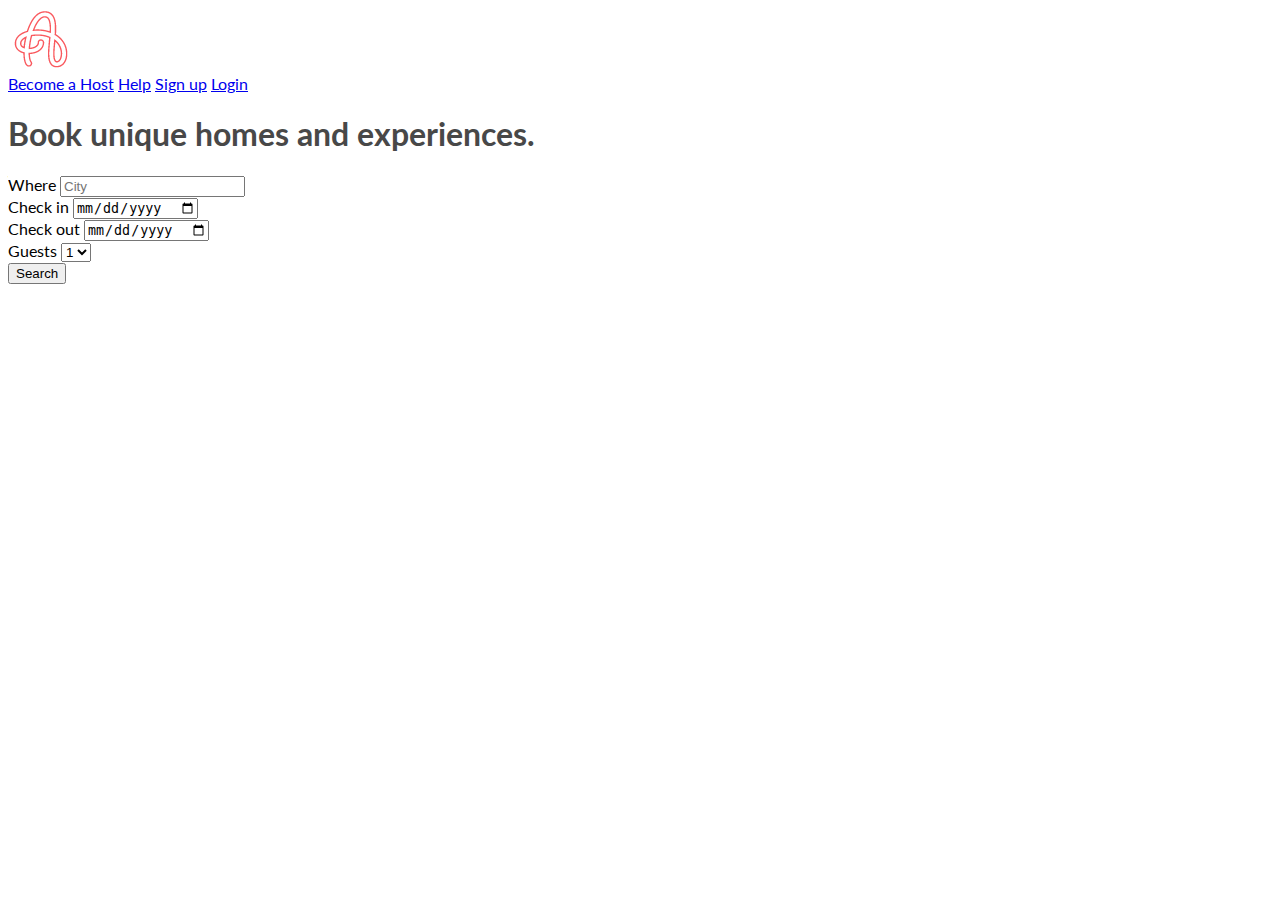
==== airbnb/index.html @ 1405e03a "chore(WIP): create header" ====
<!DOCTYPE html>
<html lang="en">
<head>
  <meta charset="UTF-8">
  <meta name="viewport" content="width=device-width, initial-scale=1.0">
  <meta http-equiv="X-UA-Compatible" content="ie=edge">
  <title>AirCSSGrid.com</title>
  <link rel="stylesheet" href="https://necolas.github.io/normalize.css/8.0.0/normalize.css">
  <link href="https://fonts.googleapis.com/css?family=Lato:400,700,900" rel="stylesheet">
  <link rel="stylesheet" href="https://use.fontawesome.com/releases/v5.6.1/css/all.css">
  <link rel="stylesheet" href="css/styles.css">
</head>
<body>
<div class="hero">
  <header class="header">
    <div class="logo">
      <img src="img/logo.png" alt="Logo">
    </div>
    <nav class="main-nav">
      <a href="#">Become a Host</a>
      <a href="#">Help</a>
      <a href="#">Sign up</a>
      <a href="#">Login</a>
    </nav>
  </header>
  <div class="container search-form-container">
    <div class="search-form">
      <h1>Book unique homes and experiences.</h1>
      <form action="#">
        <div class="field">
          <label for="where">Where</label>
          <input type="text" id="where" placeholder="City">
        </div>

        <div class="field dates">
          <div class="date">
            <label for="checkin">Check in</label>
            <input type="date" id="checkin">
          </div>
          <div class="date">
            <label for="checkout">Check out</label>
            <input type="date" id="checkout">
          </div>
        </div>
        <div class="field">
          <label for="guests">Guests</label>
          <select name="guests" id="guests">
            <option value="1">1</option>
            <option value="2">2</option>
            <option value="3">3</option>
            <option value="4">4</option>
          </select>
        </div>
        <div class="submit">
          <input type="submit" class="submitBtn" value="Search">
        </div>
      </form>
    </div>
  </div>
</div>

<script src="js/scripts.js"></script>
</body>
</html>
---- airbnb/css/styles.css ----
:root {
    --mainFont:  'Lato', sans-serif; 
    --primary: rgb(255, 90, 95);
    --dark: #484848;
    --light: #ffffff;
}
html {
    box-sizing: border-box;
}
*, *:before, *:after {
    box-sizing: inherit;
}

body {
    font-family: var(--mainFont);
}
h1 {
    font-weight: 700;
    font-size: 2rem;
    color: var(--dark);
}
h2 {
    font-size: 2rem;
}
h3 {
    font-size: 1.8rem;
}
img {
    max-width: 100%;
}
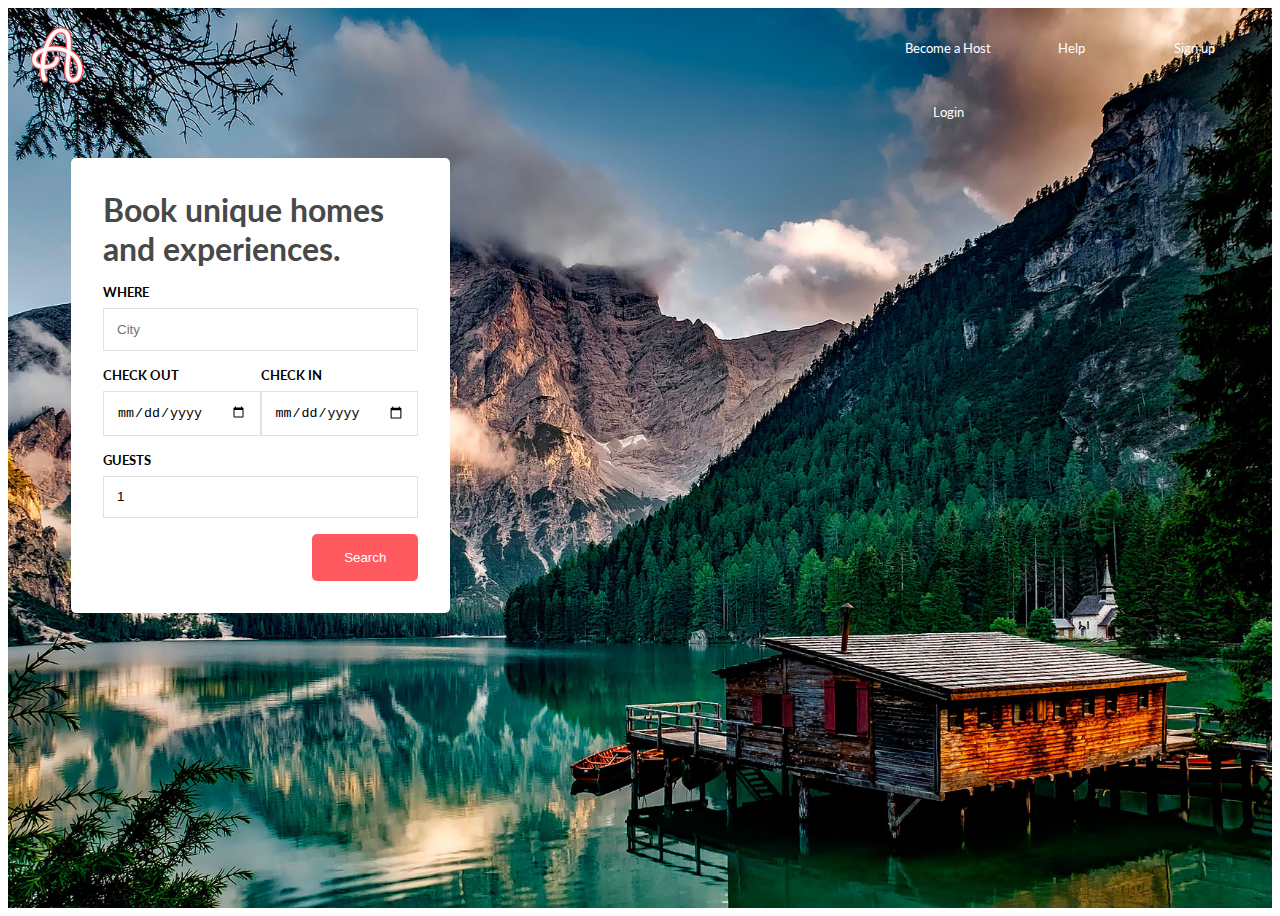
==== commit 0ff156c2: "feat(header): add search form" ====
--- a/airbnb/index.html
+++ b/airbnb/index.html
@@ -32,16 +32,15 @@
           <input type="text" id="where" placeholder="City">
         </div>
 
-        <div class="field dates">
-          <div class="date">
-            <label for="checkin">Check in</label>
-            <input type="date" id="checkin">
-          </div>
-          <div class="date">
-            <label for="checkout">Check out</label>
-            <input type="date" id="checkout">
-          </div>
+        <div class="date">
+          <label for="checkin">Check in</label>
+          <input type="date" id="checkin">
         </div>
+        <div class="date">
+          <label for="checkout">Check out</label>
+          <input type="date" id="checkout">
+        </div>
+
         <div class="field">
           <label for="guests">Guests</label>
           <select name="guests" id="guests">
--- a/airbnb/css/styles.css
+++ b/airbnb/css/styles.css
@@ -1,30 +1,159 @@
 :root {
-    --mainFont:  'Lato', sans-serif; 
-    --primary: rgb(255, 90, 95);
-    --dark: #484848;
-    --light: #ffffff;
+  --mainFont:  'Lato', sans-serif;
+  --primary: rgb(255, 90, 95);
+  --dark: #484848;
+  --light: #ffffff;
 }
 html {
-    box-sizing: border-box;
+  box-sizing: border-box;
 }
 *, *:before, *:after {
-    box-sizing: inherit;
+  box-sizing: inherit;
 }
 
 body {
-    font-family: var(--mainFont);
+  font-family: var(--mainFont);
 }
 h1 {
-    font-weight: 700;
-    font-size: 2rem;
-    color: var(--dark);
+  font-weight: 700;
+  font-size: 2rem;
+  color: var(--dark);
 }
 h2 {
-    font-size: 2rem;
+  font-size: 2rem;
 }
 h3 {
-    font-size: 1.8rem;
+  font-size: 1.8rem;
 }
 img {
-    max-width: 100%;
-}+  max-width: 100%;
+}
+.container {
+  width: 90%;
+  max-width: 1200px;
+  margin: 0 auto;
+}
+
+.hero {
+  height: 100vh;
+  background-image: url('../img/bg.jpg');
+  background-position: bottom center;
+  background-size: cover;
+
+  display: grid;
+  grid-template-rows: 150px auto;
+}
+
+.header {
+  display: grid;
+  grid-template-columns: 10% auto 30%;
+  width: 100%;
+  padding: 1rem;
+  align-items: flex-start;
+}
+
+.main-nav {
+  display: none;
+}
+
+@media (min-width: 768px) {
+  .main-nav {
+    grid-column: 3 / 4;
+    display: grid;
+    justify-content: flex-end;
+    grid-template-columns: repeat(auto-fit, minmax(120px, 1fr));
+  }
+  .main-nav a {
+    color: var(--light);
+    font-size: .8rem;
+    text-decoration: none;
+    padding: 1rem 1rem 2rem 1rem;
+    text-align: center;
+  }
+
+  .main-nav a:hover {
+    border-bottom: 1px solid var(--light);
+  }
+}
+
+.search-form-container {
+  display: grid;
+  grid-template-columns: 1fr;
+  align-items: start;
+}
+
+@media (min-width: 768px) {
+  .search-form-container {
+    grid-template-columns: 1fr 2fr;
+  }
+}
+
+.search-form {
+  background-color: var(--light);
+  padding: 2rem;
+  border-radius: 5px;
+}
+
+.search-form h1 {
+  margin: 0 0 1rem 0;
+}
+
+.search-form form {
+  display: grid;
+  grid-template-rows: repeat(4, auto);
+  grid-template-columns: repeat(2, 1fr);
+  grid-row-gap: 1rem;
+}
+
+.search-form .field {
+  grid-column: 1 / 3;
+  display: grid;
+  grid-template-rows: repeat(2, auto);
+  grid-row-gap: .5rem;
+}
+
+.search-form .date {
+  display: grid;
+  grid-template-rows: repeat(2, auto);
+  grid-row-gap: .5rem;
+  grid-row: 2 / 3;
+}
+
+.search-form .date:nth-child(1) {
+  grid-column: 1 / 2;
+}
+
+.search-form .date:nth-child(2) {
+  grid-column: 2 / 3;
+}
+
+.search-form label {
+  text-transform: uppercase;
+  font-size: .8rem;
+  font-weight: bold;
+}
+
+.search-form input[type='text'],
+.search-form input[type='date'],
+.search-form select {
+  appearance: none;
+  -webkit-appearance: none;
+  -moz-appearance: none;
+  padding: .8rem;
+  border: 1px solid #e1e1e1;
+  background-color: #fff;
+}
+
+.submit {
+  grid-column: 2 / 3;
+  display: grid;
+  justify-content: end;
+}
+
+.submitBtn {
+  background-color: var(--primary);
+  color: var(--light);
+  padding: 1rem 2rem;
+  border-radius: 5px;
+  border: none;
+}
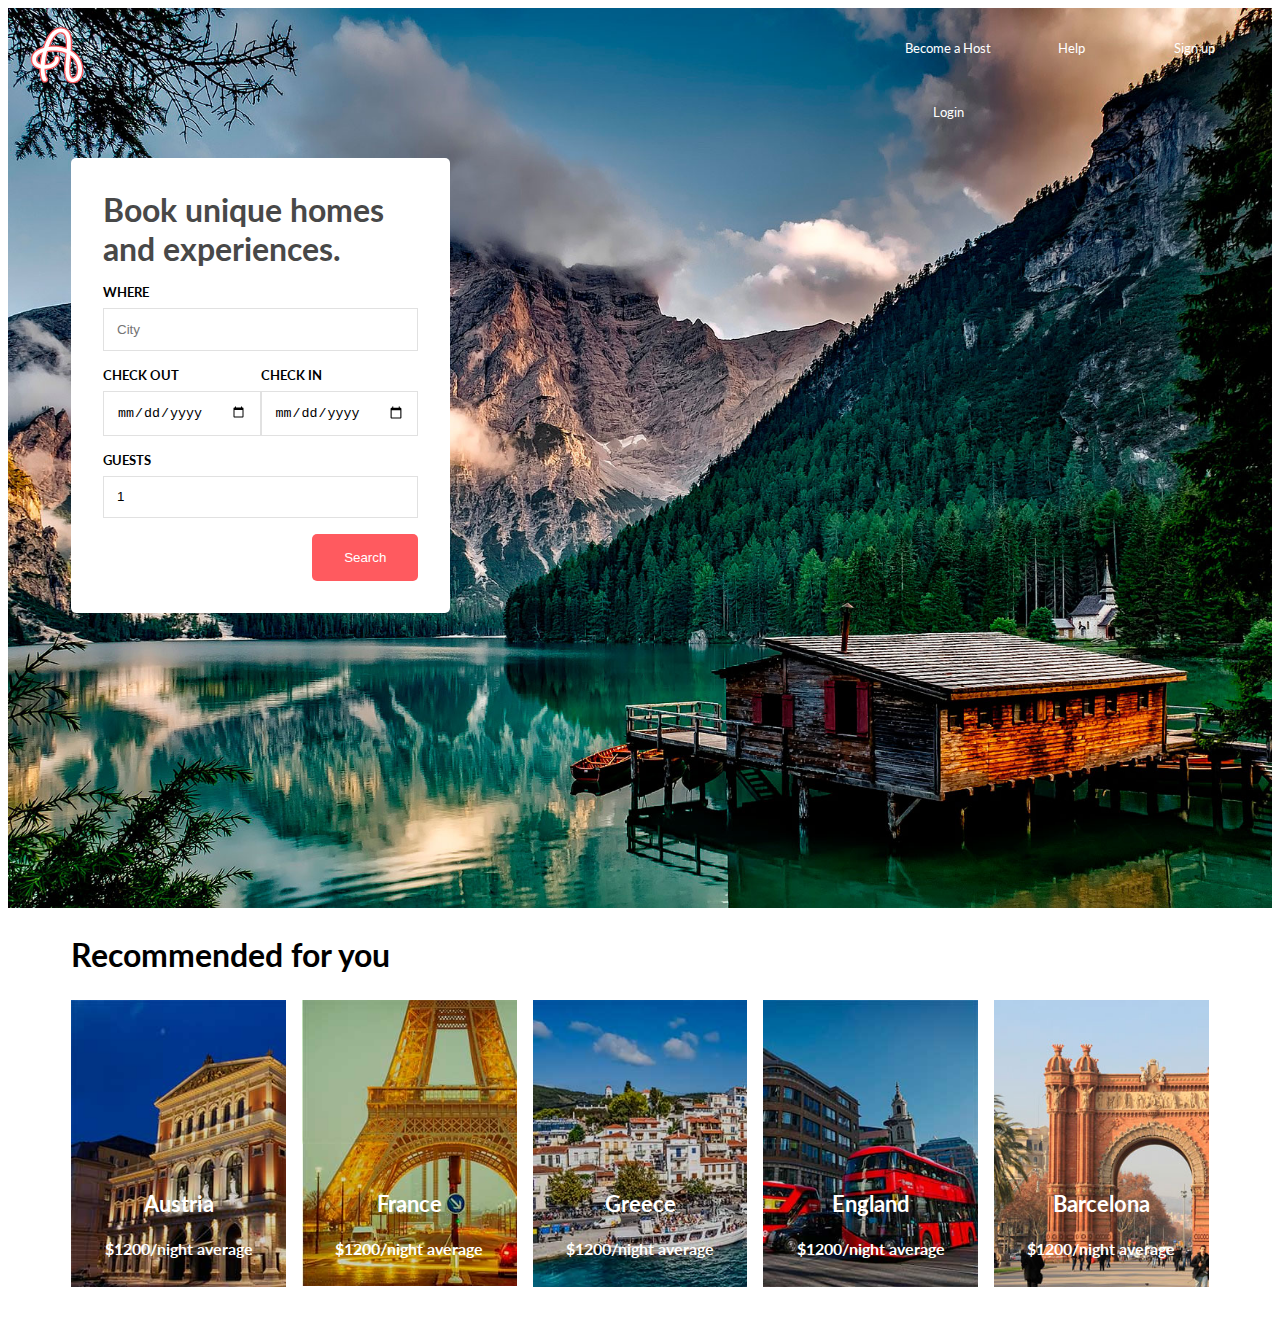
==== commit e99d8889: "feat(section): add recommended places" ====
--- a/airbnb/index.html
+++ b/airbnb/index.html
@@ -58,6 +58,49 @@
   </div>
 </div>
 
+<main class="content container">
+  <section class="countries">
+    <h2>Recommended for you</h2>
+    <div class="cards-container">
+      <div class="card">
+        <img src="img/recommended1.jpg" alt="Austria">
+        <div class="info">
+          <p class="title">Austria</p>
+          <p class="price">$1200/night average</p>
+        </div>
+      </div>
+      <div class="card">
+        <img src="img/recommended2.jpg" alt="France">
+        <div class="info">
+          <p class="title">France</p>
+          <p class="price">$1200/night average</p>
+        </div>
+      </div>
+      <div class="card">
+        <img src="img/recommended3.jpg" alt="Greece">
+        <div class="info">
+          <p class="title">Greece</p>
+          <p class="price">$1200/night average</p>
+        </div>
+      </div>
+      <div class="card">
+        <img src="img/recommended4.jpg" alt="England">
+        <div class="info">
+          <p class="title">England</p>
+          <p class="price">$1200/night average</p>
+        </div>
+      </div>
+      <div class="card">
+        <img src="img/recommended5.jpg" alt="Barcelona">
+        <div class="info">
+          <p class="title">Barcelona</p>
+          <p class="price">$1200/night average</p>
+        </div>
+      </div>
+    </div>
+  </section>
+</main>
+
 <script src="js/scripts.js"></script>
 </body>
 </html>
--- a/airbnb/css/styles.css
+++ b/airbnb/css/styles.css
@@ -157,3 +157,39 @@
   border-radius: 5px;
   border: none;
 }
+
+main > section {
+  margin-bottom: 2rem;
+}
+
+.cards-container {
+  display: grid;
+  grid-gap: 1rem;
+  grid-template-columns: repeat(auto-fit, minmax(200px, 1fr));
+}
+
+.card img {
+  width: 100%;
+}
+
+.countries .card {
+  position: relative;
+}
+
+.countries .info {
+  position: absolute;
+  width: 100%;
+  bottom: 1rem;
+  color: var(--light);
+  text-align: center;
+  font-weight: bold;
+}
+
+.countries .info .title {
+  font-size: 1.4rem;
+}
+
+.countries .info .price {
+  font-size: 1rem;
+}
+
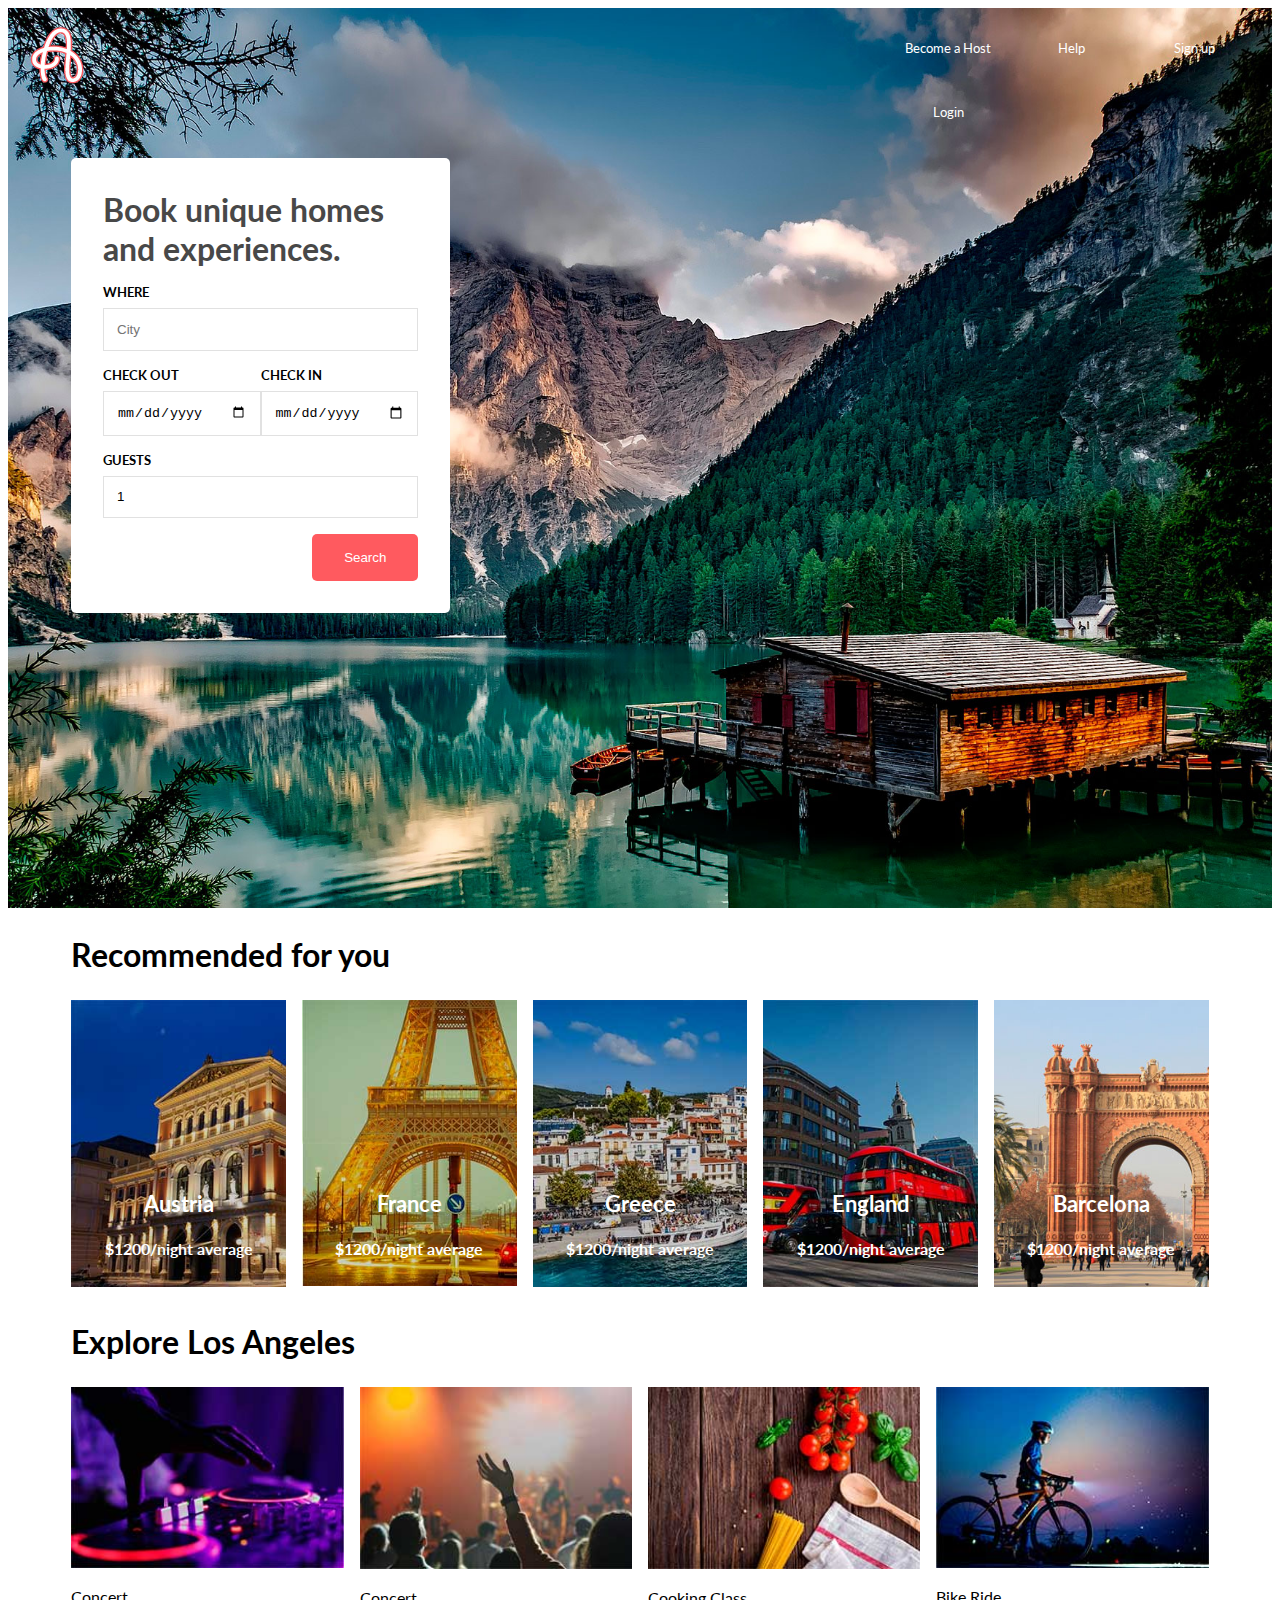
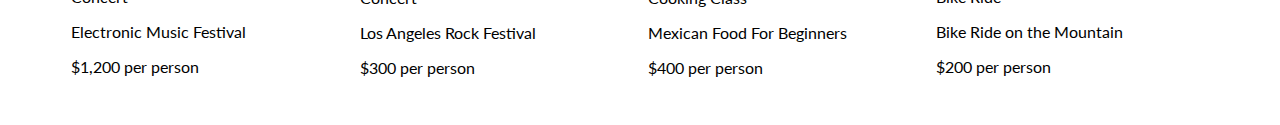
==== commit ae385760: "chore(WIP): styles for the explore section" ====
--- a/airbnb/index.html
+++ b/airbnb/index.html
@@ -99,6 +99,44 @@
       </div>
     </div>
   </section>
+
+  <section class="explore">
+    <h2>Explore Los Angeles</h2>
+    <div class="cards-container">
+      <div class="card">
+        <img src="img/explore1.jpg" alt="Concert">
+        <div class="info">
+          <p class="category concert">Concert</p>
+          <p class="title">Electronic Music Festival</p>
+          <p class="price">$1,200 per person</p>
+        </div>
+      </div>
+      <div class="card">
+        <img src="img/explore2.jpg" alt="Concert">
+        <div class="info">
+          <p class="category concert">Concert</p>
+          <p class="title">Los Angeles Rock Festival</p>
+          <p class="price">$300 per person</p>
+        </div>
+      </div>
+      <div class="card">
+        <img src="img/explore3.jpg" alt="Concert">
+        <div class="info">
+          <p class="category class">Cooking Class</p>
+          <p class="title">Mexican Food For Beginners</p>
+          <p class="price">$400 per person</p>
+        </div>
+      </div><div class="card">
+      <img src="img/explore4.jpg" alt="Concert">
+      <div class="info">
+        <p class="category outdoor">Bike Ride</p>
+        <p class="title">Bike Ride on the Mountain</p>
+        <p class="price">$200 per person</p>
+      </div>
+    </div>
+
+    </div>
+  </section>
 </main>
 
 <script src="js/scripts.js"></script>
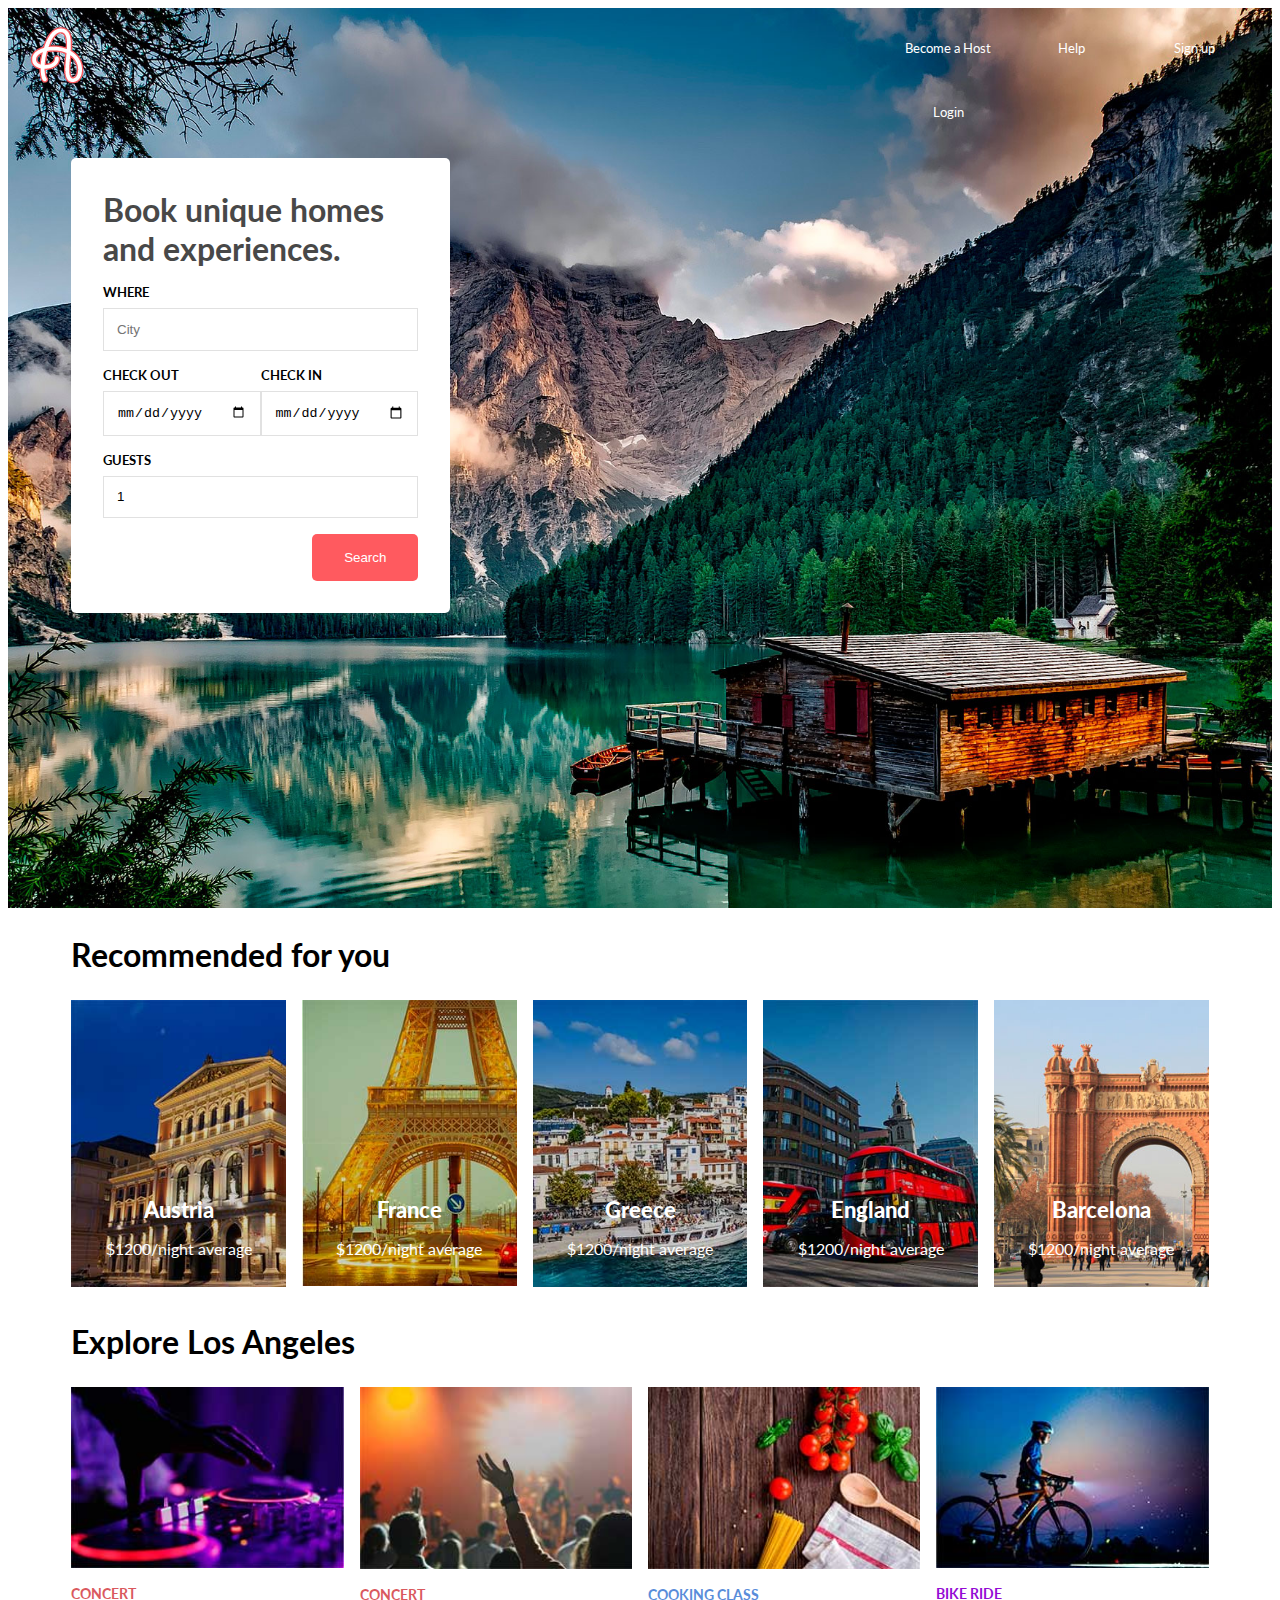
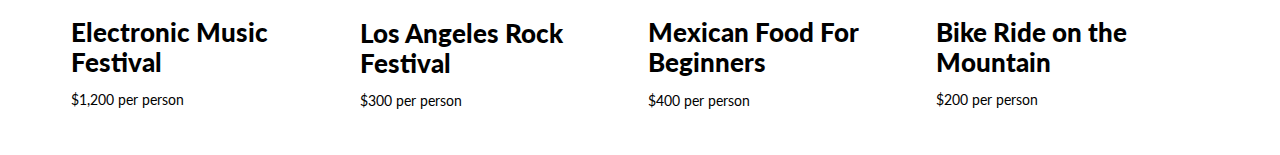
==== commit 8718fc56: "feat(section): add styles for the explore section" ====
--- a/airbnb/index.html
+++ b/airbnb/index.html
@@ -129,7 +129,7 @@
       </div><div class="card">
       <img src="img/explore4.jpg" alt="Concert">
       <div class="info">
-        <p class="category outdoor">Bike Ride</p>
+        <p class="category outdoor-activity">Bike Ride</p>
         <p class="title">Bike Ride on the Mountain</p>
         <p class="price">$200 per person</p>
       </div>
--- a/airbnb/css/styles.css
+++ b/airbnb/css/styles.css
@@ -14,6 +14,23 @@
 body {
   font-family: var(--mainFont);
 }
+
+.lodgement {
+  color: #274154;
+}
+
+.concert {
+  color: #DA595E;
+}
+
+.class {
+  color: #598DDA;
+}
+
+.outdoor-activity {
+  color: #940AD4;
+}
+
 h1 {
   font-weight: 700;
   font-size: 2rem;
@@ -172,6 +189,22 @@
   width: 100%;
 }
 
+.card .category {
+  text-transform: uppercase;
+  font-size: .9rem;
+  font-weight: 700;
+}
+
+.card .title {
+  font-size: 1.6rem;
+  font-weight: 900;
+  margin: 0;
+}
+
+.card .price {
+  font-size: .9rem;
+}
+
 .countries .card {
   position: relative;
 }
@@ -182,14 +215,13 @@
   bottom: 1rem;
   color: var(--light);
   text-align: center;
-  font-weight: bold;
-}
-
-.countries .info .title {
+}
+
+.countries .title {
   font-size: 1.4rem;
 }
 
-.countries .info .price {
+.countries .price {
   font-size: 1rem;
 }
 
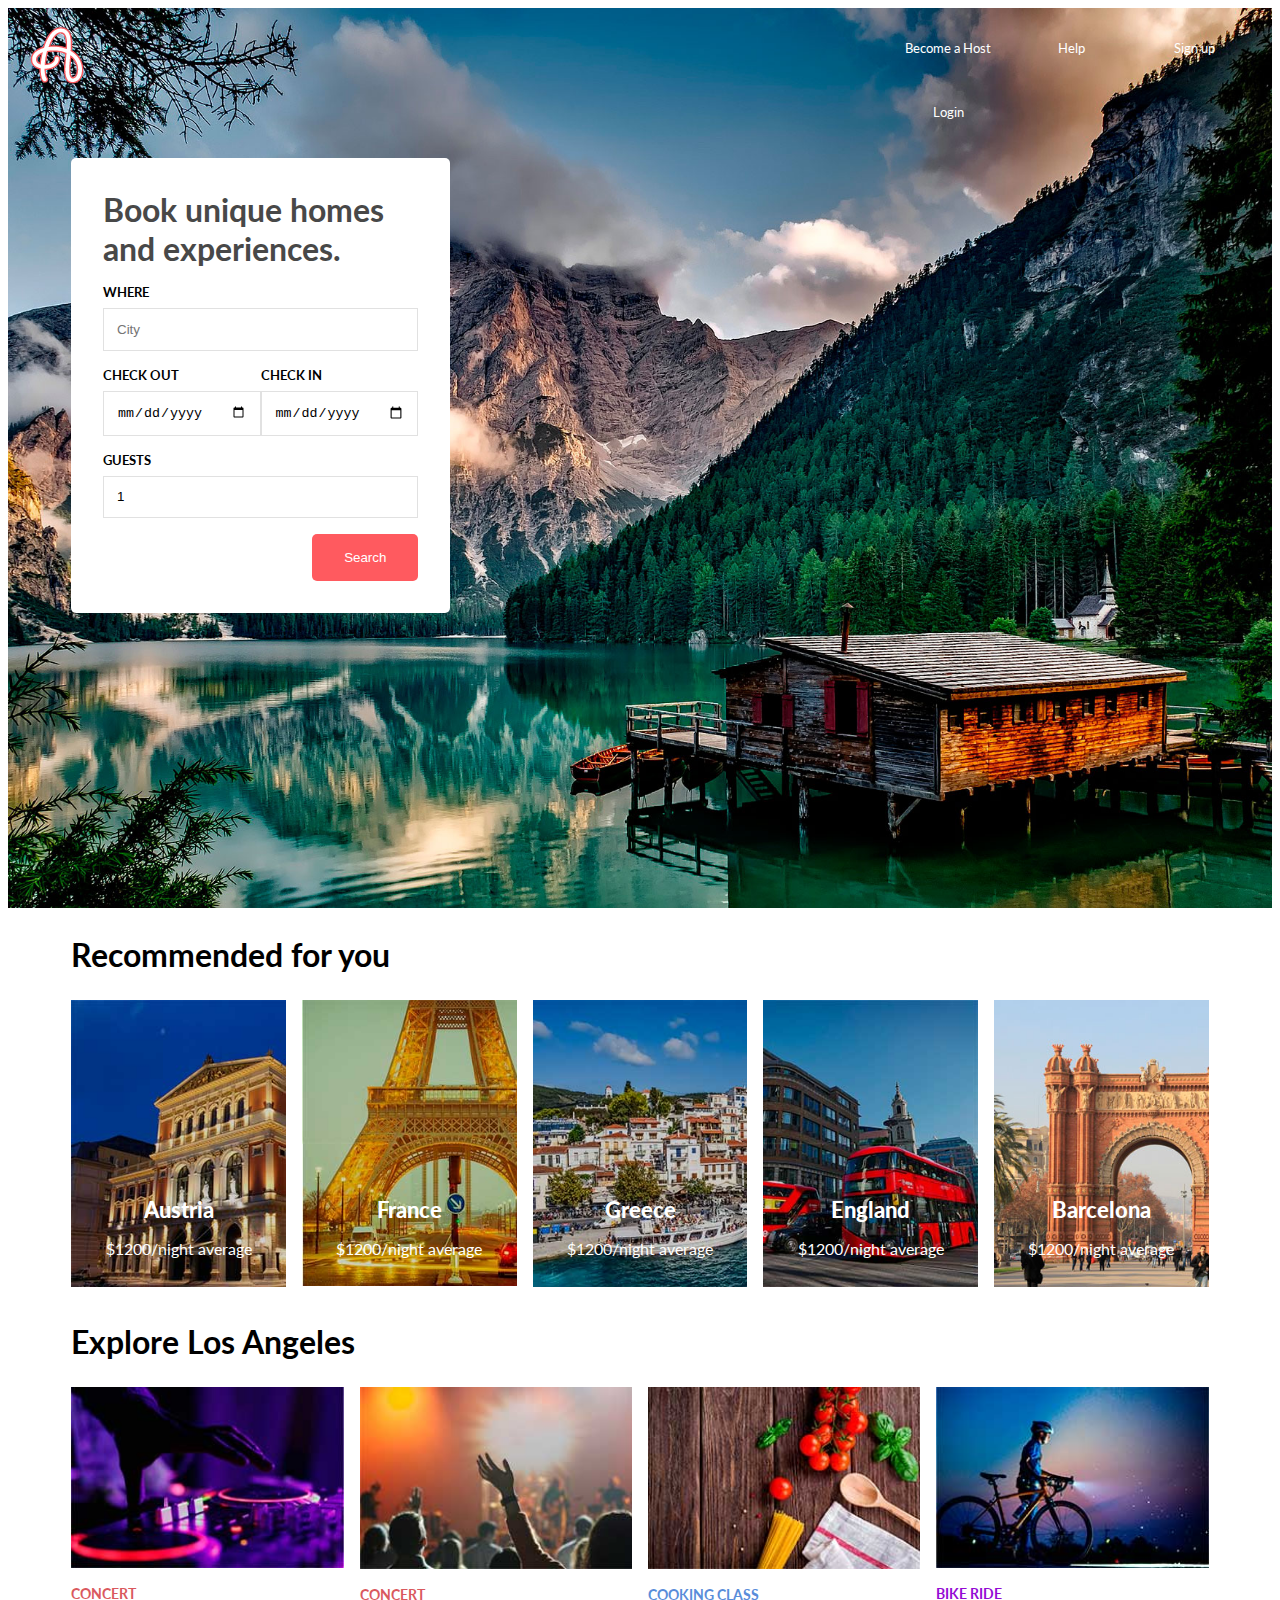
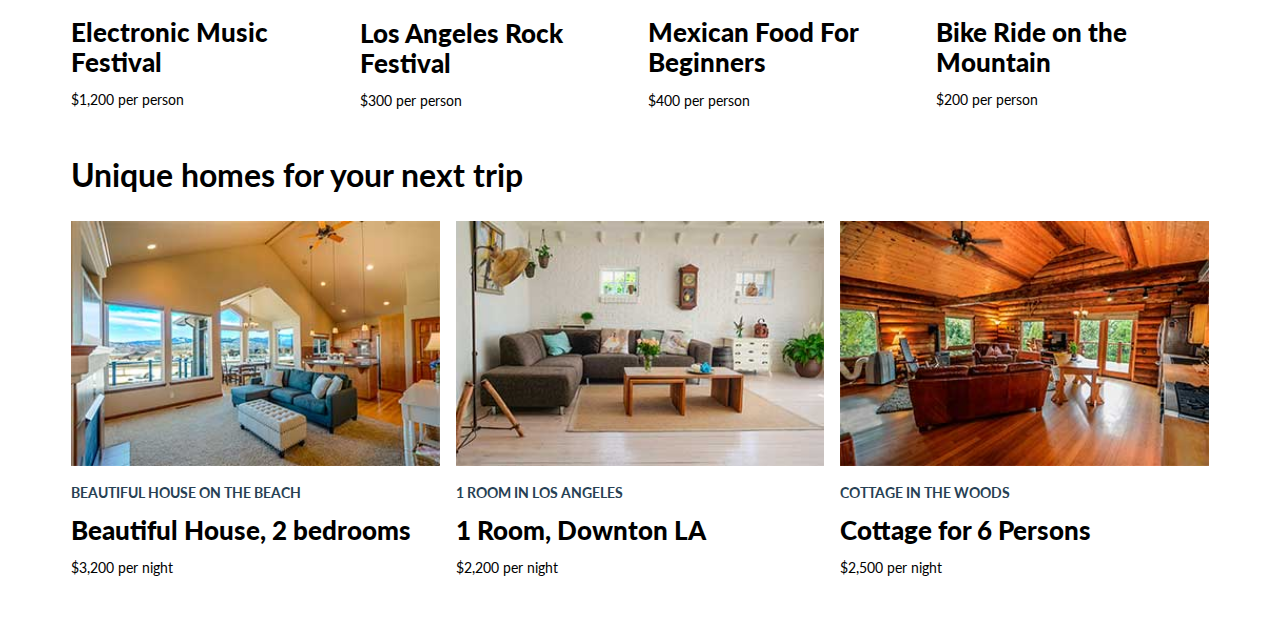
==== commit 8079c1f0: "feat(section): add unique homes section" ====
--- a/airbnb/index.html
+++ b/airbnb/index.html
@@ -137,6 +137,36 @@
 
     </div>
   </section>
+
+  <section class="hosting">
+    <h2>Unique homes for your next trip</h2>
+    <div class="cards-container">
+      <div class="card">
+        <img src="img/lodgement1.jpg" alt="Lodgement 1">
+        <div class="info">
+          <p class="category lodgement">Beautiful House on the Beach</p>
+          <p class="title">Beautiful House, 2 bedrooms</p>
+          <p class="price">$3,200 per night</p>
+        </div>
+      </div>
+      <div class="card">
+        <img src="img/lodgement2.jpg" alt="Lodgement 2">
+        <div class="info">
+          <p class="category lodgement">1 Room in Los Angeles</p>
+          <p class="title">1 Room, Downton LA</p>
+          <p class="price">$2,200 per night</p>
+        </div>
+      </div>
+      <div class="card">
+        <img src="img/lodgement3.jpg" alt="Lodgement 3">
+        <div class="info">
+          <p class="category lodgement">Cottage in the Woods</p>
+          <p class="title">Cottage for 6 Persons</p>
+          <p class="price">$2,500 per night</p>
+        </div>
+      </div>
+    </div>
+  </section>
 </main>
 
 <script src="js/scripts.js"></script>
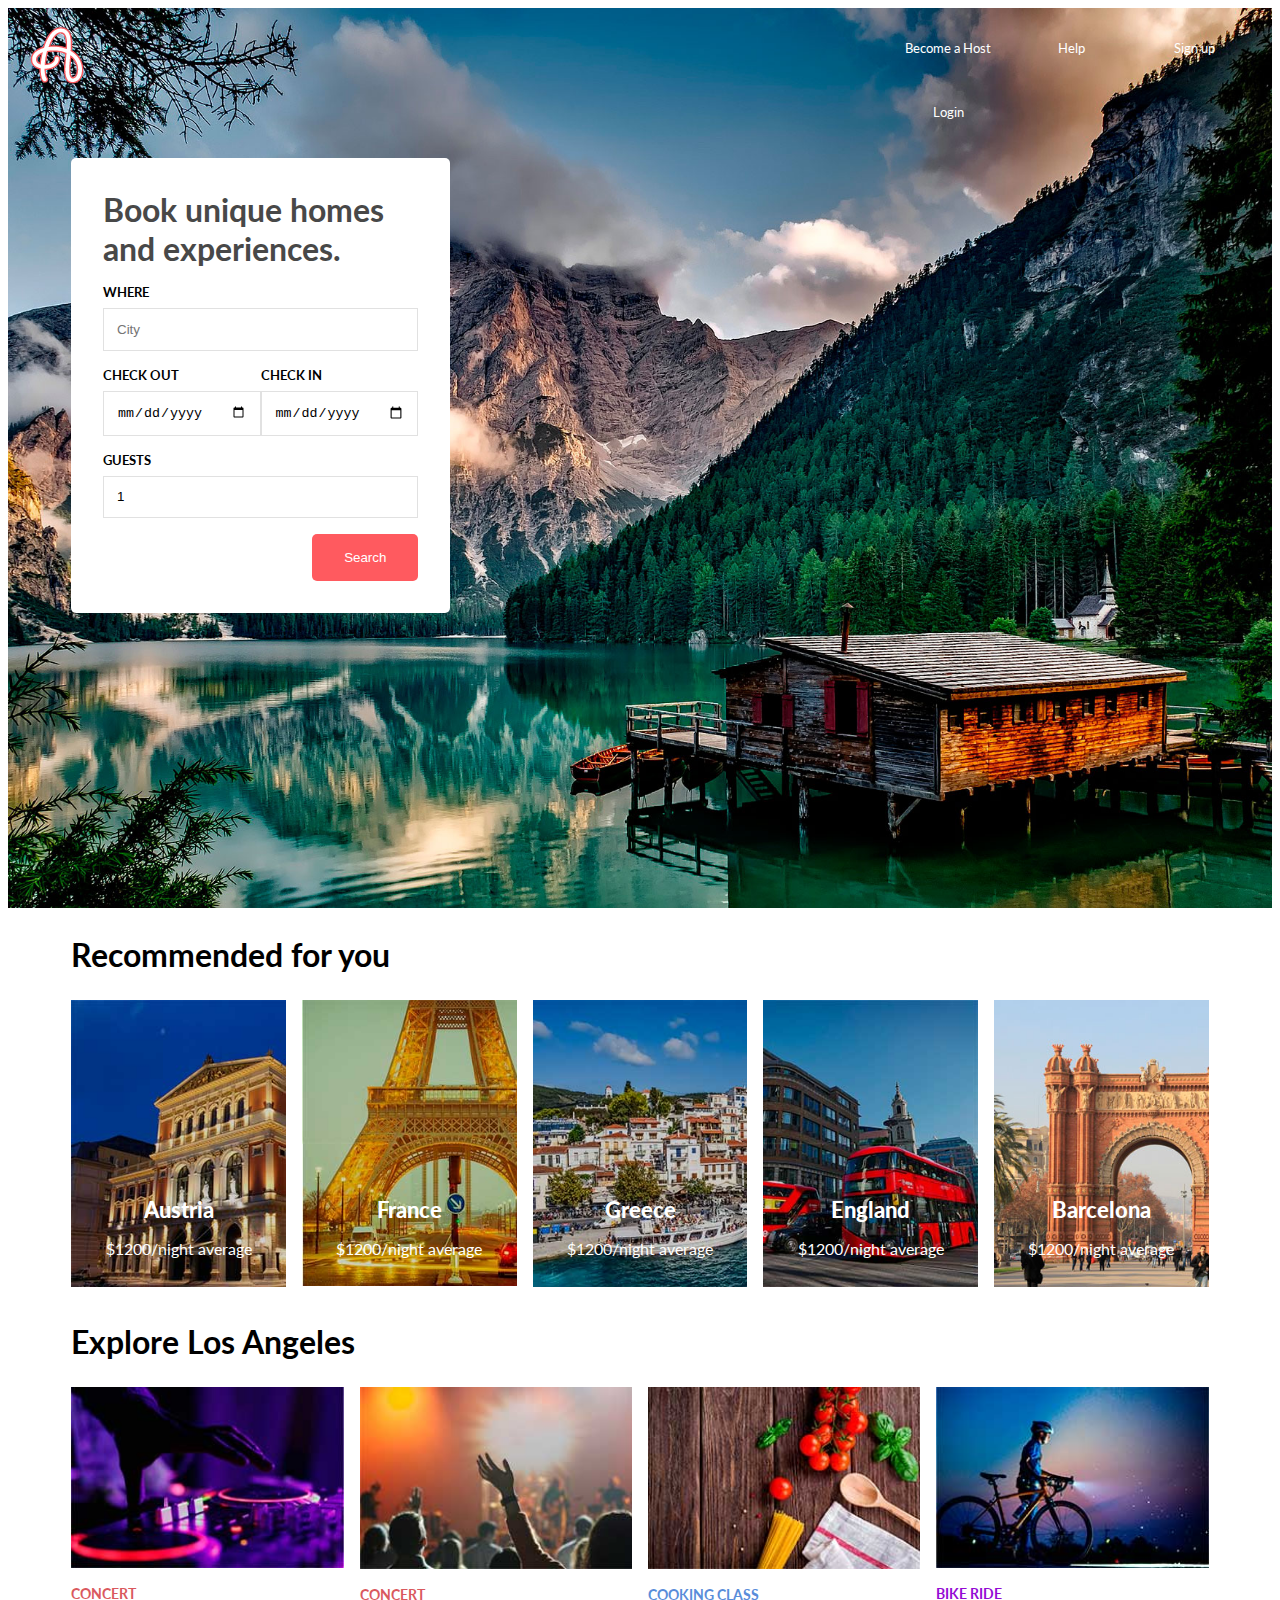
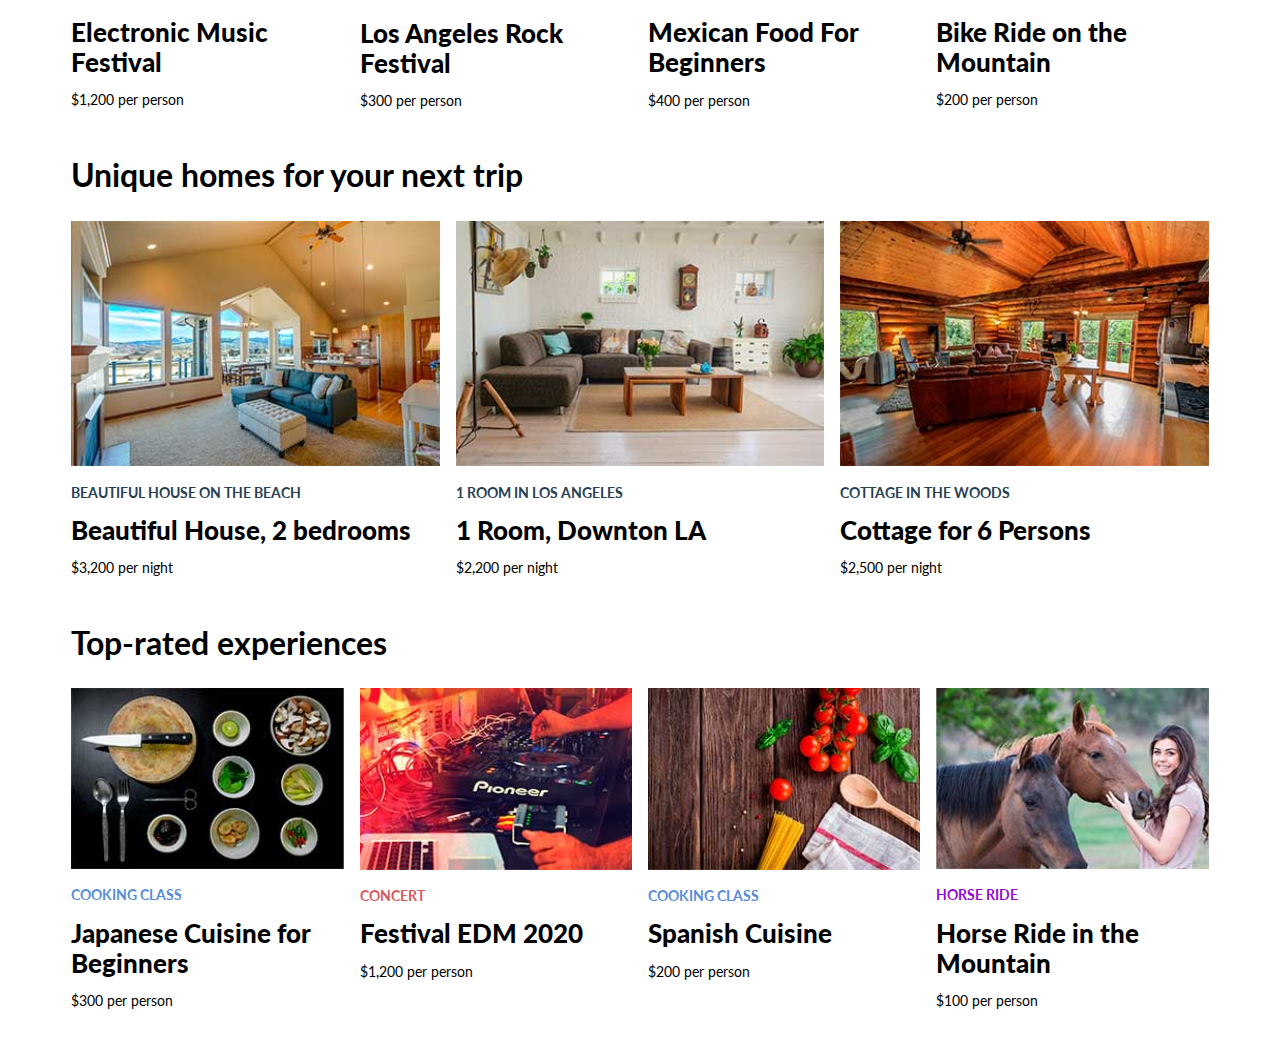
==== commit abc22b8b: "feat(section): add top rated experiences" ====
--- a/airbnb/index.html
+++ b/airbnb/index.html
@@ -167,6 +167,44 @@
       </div>
     </div>
   </section>
+
+  <section class="explore">
+    <h2>Top-rated experiences</h2>
+    <div class="cards-container">
+      <div class="card">
+        <img src="img/newyork1.jpg" alt="New York Cooking Class">
+        <div class="info">
+          <p class="category class">Cooking Class</p>
+          <p class="title">Japanese Cuisine for Beginners</p>
+          <p class="price">$300 per person</p>
+        </div>
+      </div>
+      <div class="card">
+        <img src="img/newyork2.jpg" alt="New York Festival EDM">
+        <div class="info">
+          <p class="category concert">Concert</p>
+          <p class="title">Festival EDM 2020</p>
+          <p class="price">$1,200 per person</p>
+        </div>
+      </div>
+      <div class="card">
+        <img src="img/newyork3.jpg" alt="New York Spanish Cuisine">
+        <div class="info">
+          <p class="category class">Cooking Class</p>
+          <p class="title">Spanish Cuisine</p>
+          <p class="price">$200 per person</p>
+        </div>
+      </div>
+      <div class="card">
+        <img src="img/newyork4.jpg" alt="New York Horse Ride in the Mountain">
+        <div class="info">
+          <p class="category outdoor-activity">Horse Ride</p>
+          <p class="title">Horse Ride in the Mountain</p>
+          <p class="price">$100 per person</p>
+        </div>
+      </div>
+    </div>
+  </section>
 </main>
 
 <script src="js/scripts.js"></script>
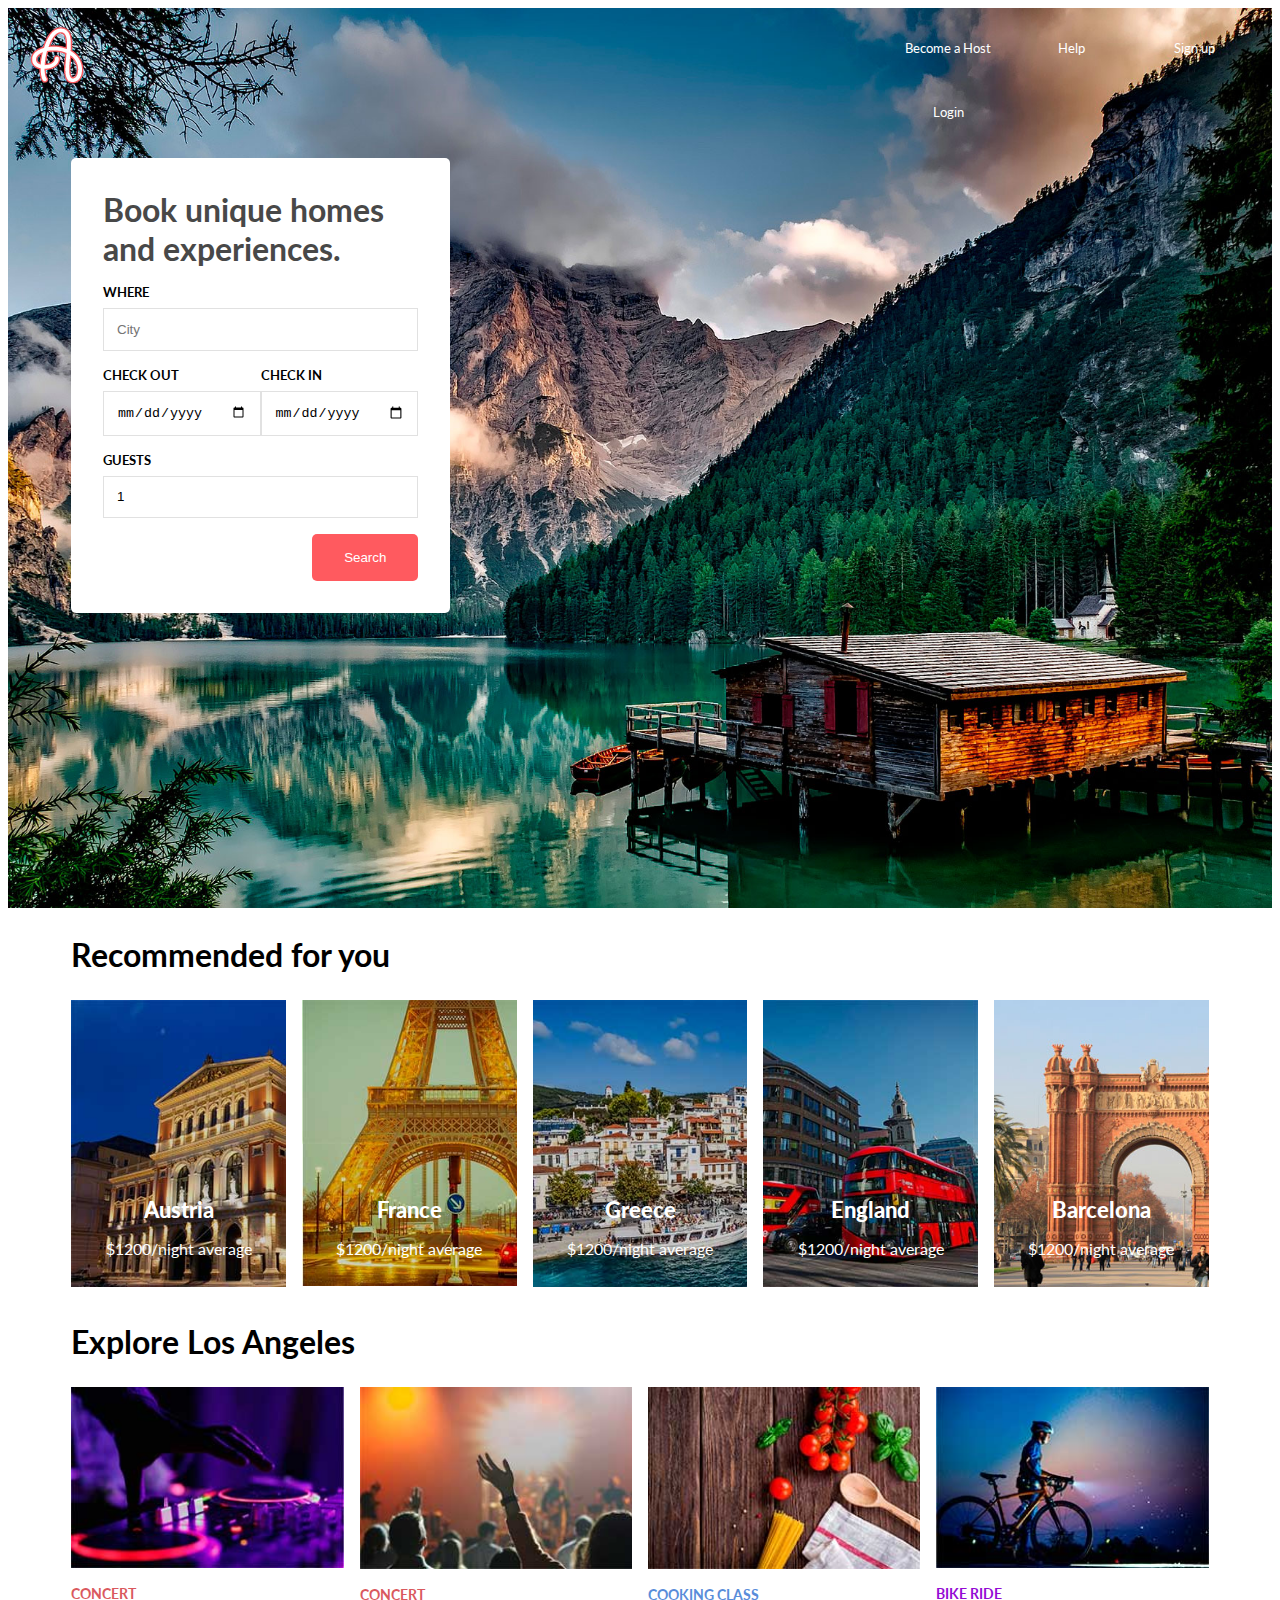
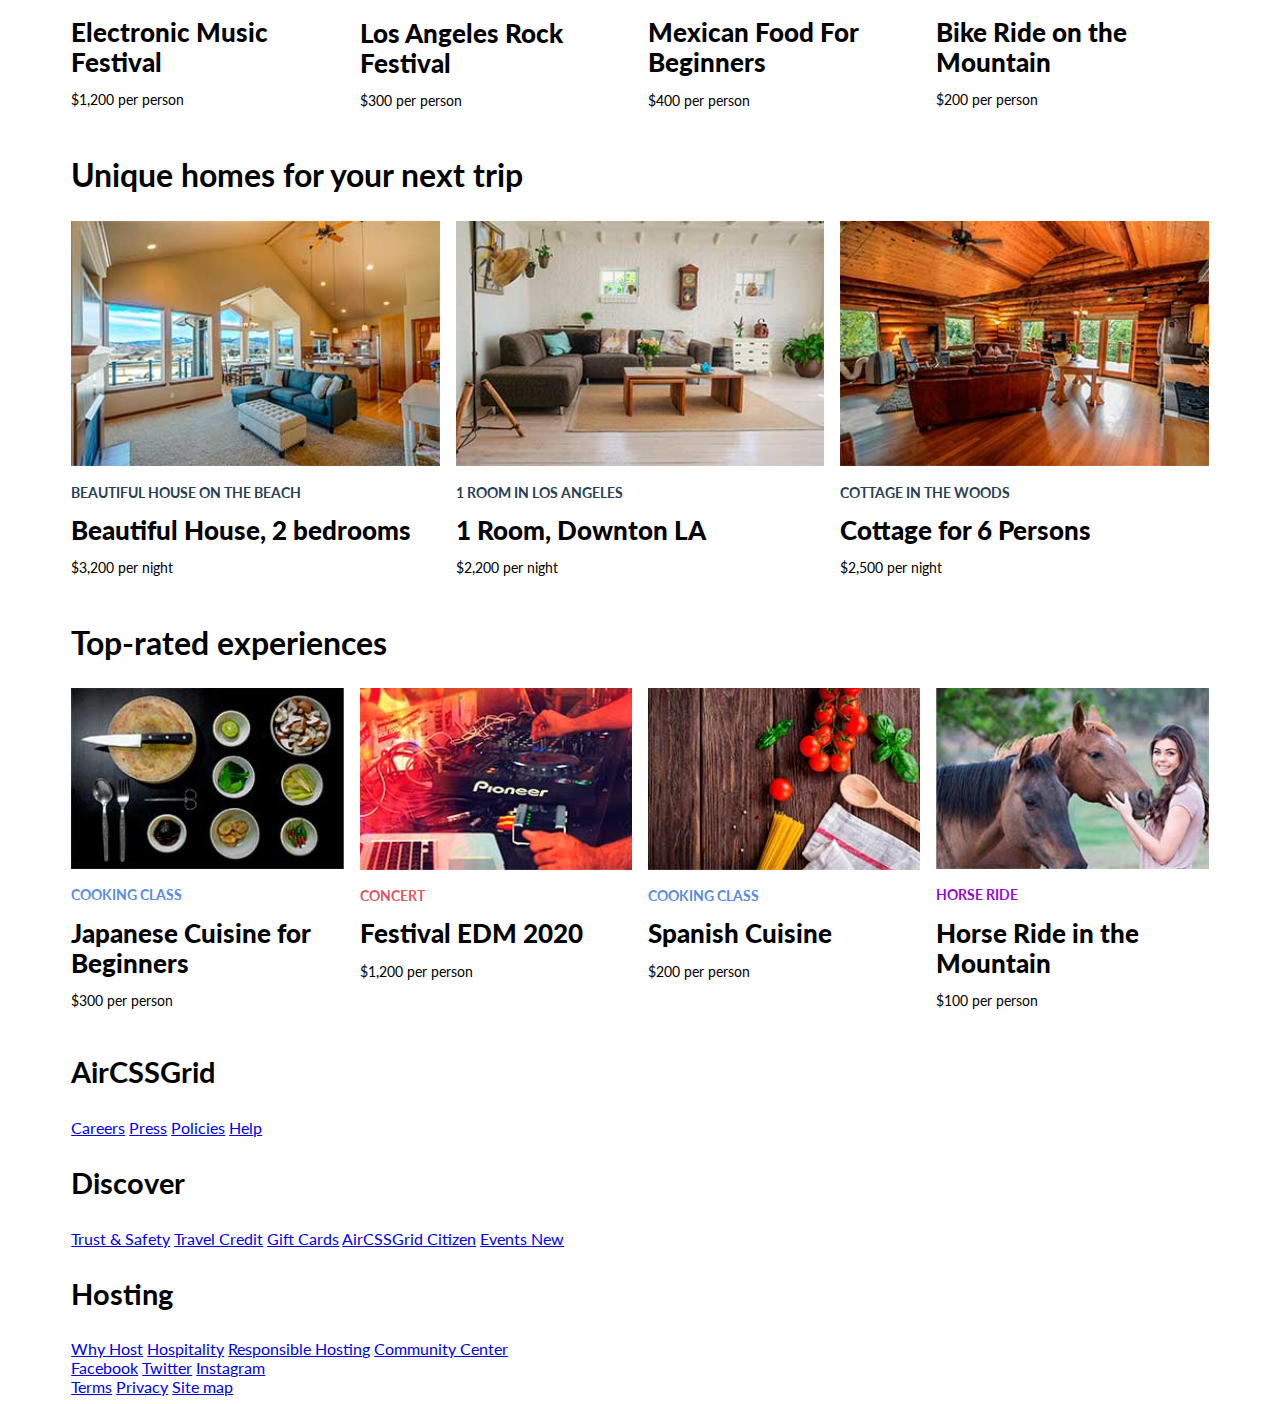
==== commit 4ee06b9a: "chore(WIP): styles for the footer" ====
--- a/airbnb/index.html
+++ b/airbnb/index.html
@@ -207,6 +207,51 @@
   </section>
 </main>
 
+<footer id="footer" class="footer">
+  <div class="container">
+    <div class="nav-footer">
+      <h3>AirCSSGrid</h3>
+      <nav class="menu">
+        <a href="#">Careers</a>
+        <a href="#">Press</a>
+        <a href="#">Policies</a>
+        <a href="#">Help</a>
+      </nav>
+    </div>
+    <div class="nav-footer">
+      <h3>Discover</h3>
+      <nav class="menu">
+        <a href="#">Trust & Safety</a>
+        <a href="#">Travel Credit</a>
+        <a href="#">Gift Cards</a>
+        <a href="#">AirCSSGrid Citizen</a>
+        <a href="#">Events <span class="new">New</span></a>
+      </nav>
+    </div>
+    <div class="nav-footer">
+      <h3>Hosting</h3>
+      <nav class="menu">
+        <a href="#">Why Host</a>
+        <a href="#">Hospitality</a>
+        <a href="#">Responsible Hosting</a>
+        <a href="#">Community Center</a>
+      </nav>
+    </div>
+    <div class="nav-footer">
+      <nav class="social-nav">
+        <a href="http://www.facebook.com"><span>Facebook</span></a>
+        <a href="http://www.twitter.com"><span>Twitter</span></a>
+        <a href="http://www.instagram.com"><span>Instagram</span></a>
+      </nav>
+      <nav class="menu">
+        <a href="#">Terms</a>
+        <a href="#">Privacy</a>
+        <a href="#">Site map</a>
+      </nav>
+    </div>
+  </div>
+</footer>
+
 <script src="js/scripts.js"></script>
 </body>
 </html>
